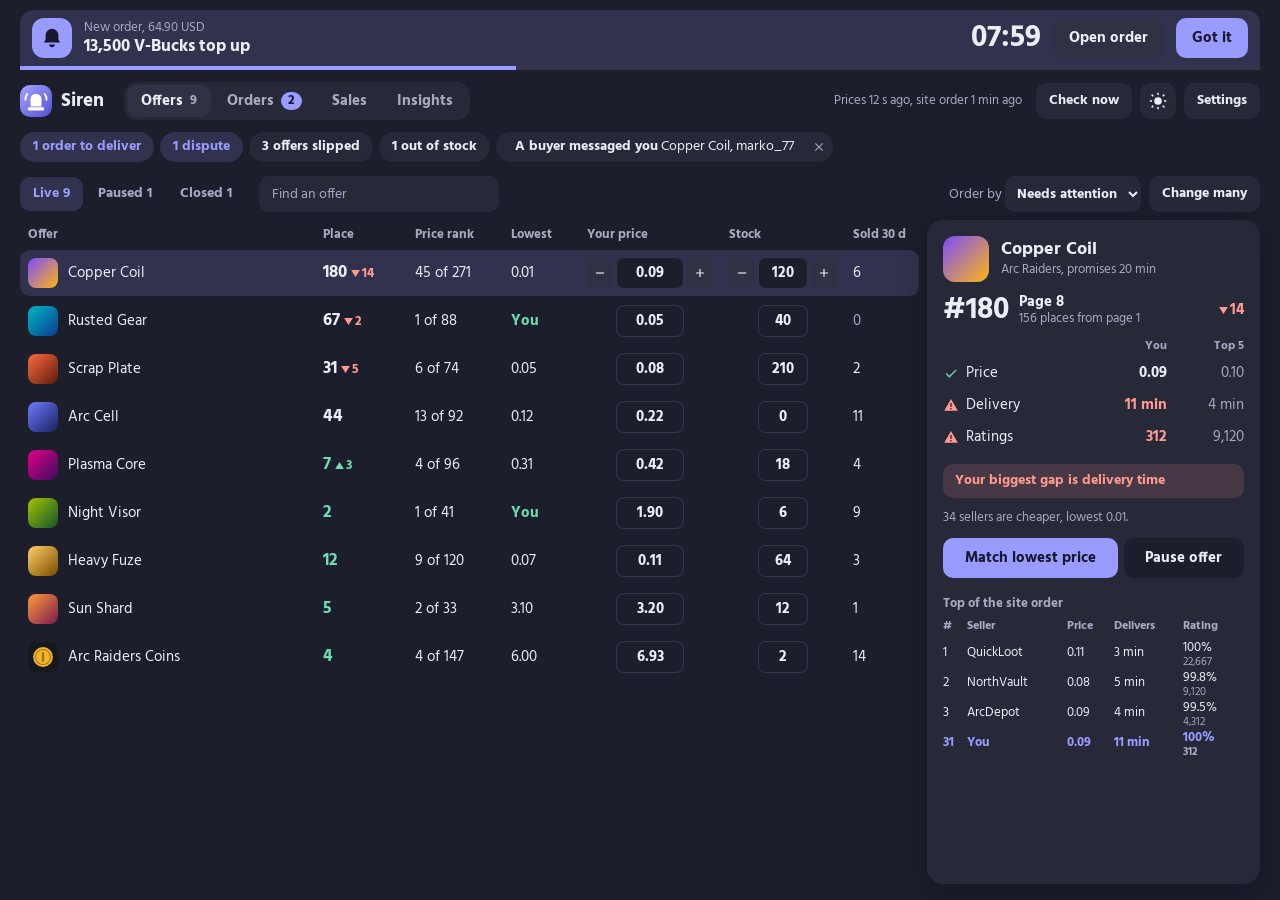
==== desktop/Siren/Web/index.html @ 3acf44f7 "Siren 1.2.0: Windows app with a shop dashboard Replaces the Python alarm with a WPF app in one exe: " ====
<!doctype html>
<html lang="en">
<head>
<meta charset="utf-8">
<meta http-equiv="Content-Security-Policy" content="default-src 'none'; script-src 'self'; style-src 'self'; font-src 'self'; img-src 'self' data: https://assetsdelivery.eldorado.gg">
<title>Siren</title>
<link rel="stylesheet" href="style.css">
</head>
<body data-theme="dark">
<div id="app"></div>
<script src="app.js"></script>
</body>
</html>
---- desktop/Siren/Web/style.css ----
@font-face { font-family: Hind; src: url(fonts/Hind-Regular.ttf); font-weight: 400; }
@font-face { font-family: Hind; src: url(fonts/Hind-Bold.ttf); font-weight: 700; }

* { box-sizing: border-box; margin: 0; }
html, body, #app { height: 100%; }

/* Soft on purpose: this sits beside a game for hours, so it should feel calm and easy to come back to. */
body {
  --edge: 20px;
  --r: 10px;
  --r-big: 16px;
  overflow: hidden;
  background: var(--ground);
  color: var(--ink);
  font: 400 15px/1.4 Hind, "Segoe UI", sans-serif;
  font-variant-numeric: tabular-nums;
  -webkit-font-smoothing: antialiased;
}

body[data-theme=dark] {
  --ground: #1d1e2b; --panel: #272939; --raised: #2f3144; --field: #1d1e2b; --ink: #eceef6; --muted: #a6abc2; --line: #33364a;
  --signal: #9a9bff; --on-signal: #17172e; --tint: rgba(154,155,255,.16); --down: #ff9a8f; --up: #6edbb0; --warm: rgba(255,154,143,.14); --bar: #8583f0; --late: #e2675c;
  --shadow: 0 8px 28px rgba(8,8,20,.28);
  color-scheme: dark;
}
body[data-theme=light] {
  --ground: #f5f4fa; --panel: #fff; --raised: #eeedf7; --field: #f5f4fa; --ink: #25263c; --muted: #5f6279; --line: #e6e5f0;
  --signal: #5a58d6; --on-signal: #fff; --tint: rgba(90,88,214,.11); --down: #c5354e; --up: #14805a; --warm: rgba(197,53,78,.09); --bar: #5a58d6; --late: #c5354e;
  --shadow: 0 8px 28px rgba(60,58,110,.10);
  color-scheme: light;
}

::selection { background: var(--signal); color: var(--on-signal); }
::-webkit-scrollbar { width: 10px; height: 10px; }
::-webkit-scrollbar-track { background: transparent; }
::-webkit-scrollbar-thumb { background: var(--line); border: 2px solid var(--ground); border-radius: 8px; }
::-webkit-scrollbar-thumb:hover { background: var(--muted); }
::-webkit-scrollbar-corner { background: transparent; }

button, input, select { font: inherit; color: inherit; border-radius: var(--r); }
button { cursor: pointer; border: 0; background: none; transition: background-color .15s ease, color .15s ease, transform .12s cubic-bezier(.16,1,.3,1); }
button:disabled { opacity: .45; cursor: default; }
button:active:not(:disabled) { transform: scale(.97); }
:focus-visible { outline: 2px solid var(--signal); outline-offset: 1px; }
tr:focus-visible { outline: 0; }
tr:focus-visible td { background: var(--tint); }

.shell { height: 100%; display: flex; flex-direction: column; min-height: 0; }
.icon { width: 18px; height: 18px; fill: currentColor; display: block; }
.tri { width: 9px; height: 7px; fill: currentColor; margin-right: 2px; }
.none { background: var(--raised); }
.quiet { color: var(--muted); }

.move { font-size: 13px; font-weight: 700; white-space: nowrap; }
.move.down { color: var(--down); }
.move.up { color: var(--up); }

.solid, .line { min-height: 40px; padding: 0 16px; font-weight: 700; white-space: nowrap; }
.solid { background: var(--signal); color: var(--on-signal); }
.solid:hover:not(:disabled) { filter: brightness(1.07); }
.line { background: var(--raised); }
.line:hover:not(:disabled) { background: var(--line); }
aside .line { background: var(--field); }
aside .line:hover:not(:disabled) { background: var(--line); }

.tool { height: 36px; padding: 0 13px; background: var(--panel); font-size: 14px; font-weight: 700; white-space: nowrap; }
.tool:hover, .tool[aria-pressed=true] { background: var(--raised); }
.round { width: 36px; padding: 0; display: grid; place-items: center; }

/* The frame */
.top { flex: none; display: flex; align-items: center; gap: 20px; padding: 12px var(--edge) 8px; min-width: 0; }
.name { display: flex; align-items: center; gap: 9px; font-size: 19px; font-weight: 700; }
.mark { width: 32px; height: 32px; display: grid; place-items: center; background: linear-gradient(135deg, #a5a4ff, #5450d6); border-radius: var(--r); }
.logo { width: 100%; height: 100%; fill: #fff; }
.logo .waves { fill: none; stroke: #fff; stroke-width: 15; stroke-linecap: round; }
.top nav { display: flex; gap: 2px; padding: 3px; background: var(--panel); border-radius: 13px; }
.top nav button { height: 32px; padding: 0 14px; color: var(--muted); font-weight: 700; display: flex; align-items: center; gap: 7px; }
.top nav button:hover { color: var(--ink); }
.top nav [aria-selected=true] { background: var(--raised); color: var(--ink); }
.count { font-size: 13px; color: var(--muted); }
.count.hot { min-width: 21px; padding: 0 6px; background: var(--signal); color: var(--on-signal); text-align: center; border-radius: 11px; }
.end { margin-left: auto; display: flex; align-items: center; gap: 8px; min-width: 0; }
.status { color: var(--muted); font-size: 13px; white-space: nowrap; overflow: hidden; text-overflow: ellipsis; min-width: 0; margin-right: 6px; }
.status.problem { color: var(--down); font-weight: 700; white-space: normal; }

.attention { flex: none; display: flex; flex-wrap: wrap; gap: 6px; padding: 4px var(--edge) 6px; }
.flag { min-height: 30px; padding: 0 13px; display: inline-flex; align-items: center; gap: 6px; background: var(--panel); font-size: 14px; font-weight: 700; border-radius: 15px; max-width: 520px; }
.flag:is(button):hover { background: var(--raised); }
.flag.hot { background: var(--tint); color: var(--signal); }
.flag.hot:is(button):hover { background: var(--tint); filter: brightness(1.15); }
.flag.calm { background: none; padding: 0; color: var(--muted); font-weight: 400; }
.flag.notice { padding-right: 3px; font-weight: 400; }
.flag.notice button:first-child { white-space: nowrap; overflow: hidden; text-overflow: ellipsis; min-width: 0; }
.flag .x { flex: none; width: 24px; height: 24px; display: grid; place-items: center; color: var(--muted); border-radius: 12px; }
.flag .x:hover { color: var(--ink); background: var(--raised); }
.flag .x .icon { width: 14px; height: 14px; }

.bar { flex: none; display: flex; align-items: center; gap: 10px 14px; padding: 8px var(--edge); min-width: 0; }
.seg { display: flex; gap: 2px; flex: none; }
.seg button { height: 34px; padding: 0 13px; color: var(--muted); font-size: 14px; font-weight: 700; white-space: nowrap; }
.seg button:hover { color: var(--ink); }
.seg [aria-selected=true] { background: var(--tint); color: var(--signal); }
.filter { flex: 0 1 240px; min-width: 90px; height: 36px; padding: 0 13px; border: 0; background: var(--panel); font-size: 14px; }
.filter::placeholder { color: var(--muted); }
.sortby { color: var(--muted); font-size: 14px; white-space: nowrap; }
.sortby select { height: 36px; padding: 0 8px; background: var(--panel); color: var(--ink); border: 0; font-weight: 700; }

.work { flex: 1; min-height: 0; display: grid; grid-template-columns: minmax(0, 1fr) clamp(300px, 26vw, 370px); gap: 8px; padding: 0 var(--edge) 16px 0; }
.list { min-width: 0; min-height: 0; display: flex; flex-direction: column; }
.scroll { flex: 1; min-height: 0; overflow: auto; }
.empty { padding: 24px var(--edge); color: var(--muted); }

/* Tables: one soft line per offer, so a whole shop fits on one screen */
table { width: 100%; border-collapse: separate; border-spacing: 0 2px; table-layout: fixed; }
.c-place { width: 92px; } .c-rank { width: 96px; } .c-low { width: 76px; } .c-price { width: 142px; } .c-stock { width: 124px; } .c-sold { width: 74px; }
.c-due { width: 104px; } .c-buyer { width: 150px; } .c-qty { width: 60px; } .c-total { width: 108px; } .c-state { width: 96px; } .c-review { width: 86px; }
thead th { position: sticky; top: 0; z-index: 2; text-align: left; font-size: 13px; font-weight: 700; color: var(--muted); padding: 4px 8px; background: var(--ground); white-space: nowrap; }
tbody tr { cursor: pointer; }
td { padding: 0 8px; height: 46px; white-space: nowrap; overflow: hidden; text-overflow: ellipsis; transition: background-color .15s ease; }
th:first-child { padding-left: calc(var(--edge) + 8px); }
td:first-child { padding-left: 8px; border-radius: var(--r) 0 0 var(--r); }
td:last-child { border-radius: 0 var(--r) var(--r) 0; }
.offers, .orders { margin-left: var(--edge); width: calc(100% - var(--edge)); }
.offers th:first-child, .orders th:first-child { padding-left: 8px; }
tbody tr:hover td { background: var(--panel); }
tr.on td, tr.on:hover td { background: var(--tint); }
td.bad { color: var(--down); font-weight: 700; }
.it { display: flex; gap: 10px; align-items: center; min-width: 0; }
.it b, .orders b { font-weight: 400; overflow: hidden; text-overflow: ellipsis; }
.thumb { flex: none; width: 30px; height: 30px; object-fit: cover; display: block; border-radius: 8px; }
.place small { display: none; }
.gate { display: inline-block; font-size: 17px; font-weight: 700; line-height: 1; transform-origin: 50% 60%; }
.gate.ok { color: var(--up); }
.gate.off { font-size: 14px; font-weight: 400; color: var(--muted); }
.you { color: var(--up); font-weight: 700; }
.plain { color: var(--muted); }
.due { font-size: 17px; font-weight: 700; }
.due.late { color: var(--down); }

/* The edit on the row. Its steps stay out of sight until the row is in use. */
.quick { display: grid; grid-template-columns: 26px minmax(0, 1fr) 26px; gap: 3px; height: 32px; }
.quick button { display: grid; place-items: center; background: var(--raised); border-radius: 8px; }
.quick button:hover { background: var(--line); }
.quick button .icon { width: 14px; height: 14px; }
.quick input { min-width: 0; border: 0; border-radius: 8px; background: var(--field); text-align: center; font-weight: 700; box-shadow: inset 0 0 0 1px var(--line); transition: box-shadow .15s ease; }
.quick input:hover { box-shadow: inset 0 0 0 1px var(--muted); }
.quick input:focus { outline: 0; box-shadow: inset 0 0 0 2px var(--signal); }
.quick.wait input { box-shadow: inset 0 0 0 2px var(--signal); background: var(--tint); }
tbody tr:not(.on):not(:hover):not(:focus-within) .quick button { visibility: hidden; }

/* Side panel */
aside { min-height: 0; overflow: auto; padding: 16px; display: flex; flex-direction: column; gap: 11px; background: var(--panel); border-radius: var(--r-big); box-shadow: var(--shadow); }
.head { display: flex; align-items: center; gap: 12px; min-width: 0; }
.head .thumb { width: 46px; height: 46px; border-radius: 12px; }
.head small { display: block; color: var(--muted); font-size: 13px; }
aside h2 { font-size: 18px; line-height: 1.25; overflow-wrap: anywhere; }
aside h3 { font-size: 13px; font-weight: 700; color: var(--muted); margin-bottom: 2px; }
.rivals { margin-top: 6px; }
.insight { line-height: 1.4; }
aside > * { flex: none; }
.note { padding: 8px 12px; background: var(--tint); color: var(--ink); font-size: 14px; line-height: 1.35; border-radius: var(--r); }
.note:empty { display: none; }
.acts { display: flex; flex-wrap: wrap; gap: 6px; }
.acts button { flex: 1 1 auto; }
.field { display: grid; gap: 3px; font-size: 13px; font-weight: 700; color: var(--muted); }
.field input, .field select { height: 38px; padding: 0 11px; border: 0; background: var(--field); color: var(--ink); font-size: 15px; font-weight: 400; }
.field input::placeholder { color: var(--muted); }
.extend { display: grid; grid-template-columns: 1fr 1fr; gap: 6px; }
.facts { display: grid; grid-template-columns: auto 1fr; gap: 3px 14px; }
.facts dt { color: var(--muted); font-size: 14px; }
.facts dd { margin: 0; font-weight: 700; overflow-wrap: anywhere; }
.where { display: flex; align-items: center; gap: 10px; }
.where b { font-size: 30px; line-height: 1; transform-origin: 50% 60%; }
.where span { font-weight: 700; line-height: 1.2; }
.where small { display: block; font-size: 13px; font-weight: 400; color: var(--muted); }
.where .move { margin-left: auto; font-size: 15px; }
.gaps { table-layout: auto; border-spacing: 0; }
.gaps th { position: static; padding: 0 0 3px 8px; font-size: 12px; background: none; text-align: right; }
.gaps td { height: 32px; padding: 0 0 0 8px; text-align: right; font-weight: 700; border-radius: 0; }
.gaps td:first-child { padding-left: 0; text-align: left; display: flex; align-items: center; gap: 7px; font-weight: 400; }
.gaps td:last-child { color: var(--muted); font-weight: 400; }
.gaps tbody tr { cursor: default; }
.gaps tbody tr:hover td { background: none; }
.gaps .icon { width: 16px; height: 16px; flex: none; }
.gaps .ahead .icon { color: var(--up); }
.gaps .behind .icon, .gaps .behind td:nth-child(2) { color: var(--down); }
.take { padding: 7px 12px; background: var(--warm); color: var(--down); font-size: 14px; font-weight: 700; border-radius: var(--r); }
.take.good { background: var(--tint); color: var(--signal); }
aside .hint { margin: 0; }
.rivals table { table-layout: auto; font-size: 13px; border-spacing: 0; }
.rivals th { position: static; padding: 3px 5px 3px 0; font-size: 12px; background: none; }
.rivals td, .rivals th:first-child { padding: 0 5px 0 0; }
.rivals td { height: 30px; border-radius: 0; }
.rivals tbody tr { cursor: default; }
.rivals tbody tr:hover td { background: none; }
.rivals .who { max-width: 96px; }
.rivals small { display: block; font-size: 11px; line-height: 1; color: var(--muted); }
.rivals .me td { font-weight: 700; color: var(--signal); }

/* Order band */
.band { flex: none; display: flex; align-items: center; gap: 12px; margin: 10px var(--edge) 0; padding: 8px 12px; background: var(--tint); border-radius: 14px 14px 0 0; }
.pic { flex: none; width: 40px; height: 40px; display: grid; place-items: center; background: var(--signal); color: var(--on-signal); border-radius: 12px; }
.pic .icon { width: 22px; height: 22px; }
.what { min-width: 0; flex: 1; }
.what small { display: block; font-size: 13px; color: var(--muted); }
.what b { display: block; font-size: 17px; line-height: 1.2; white-space: nowrap; overflow: hidden; text-overflow: ellipsis; }
.time { font-size: 30px; font-weight: 700; line-height: 1; }
.fuse { flex: none; display: block; width: calc(100% - 2 * var(--edge)); height: 4px; margin: 0 var(--edge); }
.fuse .spent { fill: var(--line); }
.fuse .left { fill: var(--signal); }

/* Sales: one grid, so every card lines up with the ones above it */
.sales { padding: 0 var(--edge) 20px; display: grid; gap: 12px; align-content: start; }
.card { min-width: 0; padding: 14px 16px; background: var(--panel); border-radius: var(--r-big); }
.card > header { display: flex; align-items: baseline; justify-content: space-between; gap: 12px; margin-bottom: 10px; }
.card h3 { font-size: 15px; font-weight: 700; white-space: nowrap; }
.card > header span { color: var(--muted); font-size: 13px; text-align: right; }
.stats { display: grid; grid-template-columns: repeat(4, minmax(0, 1fr)); gap: 12px; }
.stat { min-width: 0; padding: 12px 16px; display: grid; gap: 1px; background: var(--panel); border-radius: var(--r-big); }
.stat span { color: var(--muted); font-size: 13px; }
.stat b { font-size: 26px; line-height: 1.2; }
.stat small { display: flex; align-items: center; color: var(--muted); font-size: 13px; white-space: nowrap; overflow: hidden; text-overflow: ellipsis; }
.stat .rise { color: var(--up); }
.stat .fall { color: var(--down); }
.stat.main { background: var(--tint); }
.duo { display: grid; grid-template-columns: repeat(2, minmax(0, 1fr)); gap: 12px; }
.duo.wide { grid-template-columns: minmax(0, 3fr) minmax(0, 1fr); }
#tip { color: var(--ink); font-weight: 700; }
.plot { position: relative; display: grid; grid-template-columns: 46px minmax(0, 1fr); height: 170px; }
.scale { display: flex; flex-direction: column; justify-content: space-between; font-size: 12px; line-height: 1; color: var(--muted); }
.bars { display: flex; align-items: stretch; gap: 2px; border-bottom: 1px solid var(--line); background: linear-gradient(var(--line), var(--line)) 0 0 / 100% 1px no-repeat, linear-gradient(var(--line), var(--line)) 0 50% / 100% 1px no-repeat; }
.col { flex: 1 1 0; min-width: 0; display: flex; align-items: flex-end; border-radius: 6px 6px 0 0; }
.col i { display: block; width: 100%; max-width: 22px; margin: 0 auto; background: var(--signal); border-radius: 5px 5px 0 0; }
.col:hover { background: var(--tint); }
.axis { display: flex; justify-content: space-between; margin: 5px 0 0 46px; font-size: 12px; color: var(--muted); }
.kinds { display: flex; flex-direction: column; }
.kind { padding: 8px 0; display: grid; gap: 5px; }
.kind > div:first-child { display: flex; justify-content: space-between; gap: 10px; }
.kind b { min-width: 0; font-weight: 700; white-space: nowrap; overflow: hidden; text-overflow: ellipsis; }
.kind span { flex: none; font-weight: 700; }
.kind small { color: var(--muted); font-size: 13px; }
.share { height: 8px; background: var(--raised); border-radius: 4px; overflow: hidden; }
.share i { display: block; height: 100%; background: var(--signal); border-radius: 4px; }
.items table { border-spacing: 0 2px; }
.items th, .items th:first-child { padding: 3px 6px; background: var(--panel); }
.items td { height: 40px; padding: 0 6px; }
.items td:first-child { padding-left: 6px; }
.items .n { text-align: right; }
.items b { font-weight: 400; overflow: hidden; text-overflow: ellipsis; }
.items tbody tr { cursor: default; }
.items tbody tr:not(.link):hover td { background: none; }
.items tbody tr.link { cursor: pointer; }
.items tbody tr.link:hover td { background: var(--raised); }
.i-orders { width: 58px; } .i-amount { width: 76px; } .i-last { width: 72px; } .i-now { width: 104px; }
.pill { display: inline-block; padding: 1px 9px; background: var(--raised); color: var(--muted); font-size: 13px; font-weight: 700; border-radius: 11px; }
.pill.warn { background: var(--warm); color: var(--down); }
/* Insights */
.insights { padding-top: 6px; }
.hours { display: flex; flex-direction: column; }
.hours .plot { flex: 1; min-height: 170px; height: auto; }
.hours .col { flex-direction: column; justify-content: flex-end; align-items: stretch; gap: 2px; }
.hours .col i { flex: none; max-width: none; width: auto; margin: 0 1px; background: var(--bar); }
.hours .col i.late { background: var(--late); border-radius: 5px 5px 0 0; }
.hours .col i.late + i { border-radius: 0; }
.legend { display: flex; flex-wrap: wrap; gap: 14px; margin: 8px 0 0 46px; font-size: 13px; color: var(--muted); }
.legend span { display: inline-flex; align-items: center; gap: 6px; }
.legend i { width: 10px; height: 10px; background: var(--bar); border-radius: 3px; }
.legend i.late { background: var(--late); }
.legend .zone { margin-left: auto; }
.moves { display: flex; flex-direction: column; gap: 2px; }
.move-row { display: grid; grid-template-columns: 58px minmax(0, 1fr) auto; gap: 10px; align-items: start; padding: 9px 0; border-top: 1px solid var(--line); }
.move-row:first-of-type { border-top: 0; padding-top: 2px; }
.move-row .pill { text-align: center; }
.move-row b { font-weight: 700; }
.move-row p { color: var(--muted); font-size: 14px; }
.named { min-width: 0; display: grid; line-height: 1.2; }
.named small { color: var(--muted); font-size: 12px; }
.market-bar { display: flex; align-items: center; justify-content: space-between; gap: 16px; margin-bottom: 6px; }
.market-bar .hint { margin: 0; text-align: right; }
.card > header span .pill { margin-right: 4px; }
.m-sellers { width: 118px; } .m-falls { width: 92px; } .m-low, .m-typical { width: 84px; } .m-yours { width: 104px; }
.p-day { width: 76px; } .p-price { width: 150px; } .p-place { width: 130px; } .p-orders { width: 96px; }
.hint { margin-top: 10px; color: var(--muted); font-size: 13px; }

@media (max-width: 1240px) {
  .duo { grid-template-columns: minmax(0, 1fr); }
  .duo.wide { grid-template-columns: minmax(0, 2fr) minmax(0, 1fr); }
  .c-rank, .offers th:nth-child(3), .offers td:nth-child(3) { display: none; }
  .status { display: none; }
}
@media (max-width: 1000px) {
  .duo.wide { grid-template-columns: minmax(0, 1fr); }
  .stats { grid-template-columns: repeat(2, minmax(0, 1fr)); }
  .c-sold, .offers th:nth-child(7), .offers td:nth-child(7) { display: none; }
  .sortby { display: none; }
}
@media (prefers-reduced-motion: reduce) {
  * { transition: none !important; }
}
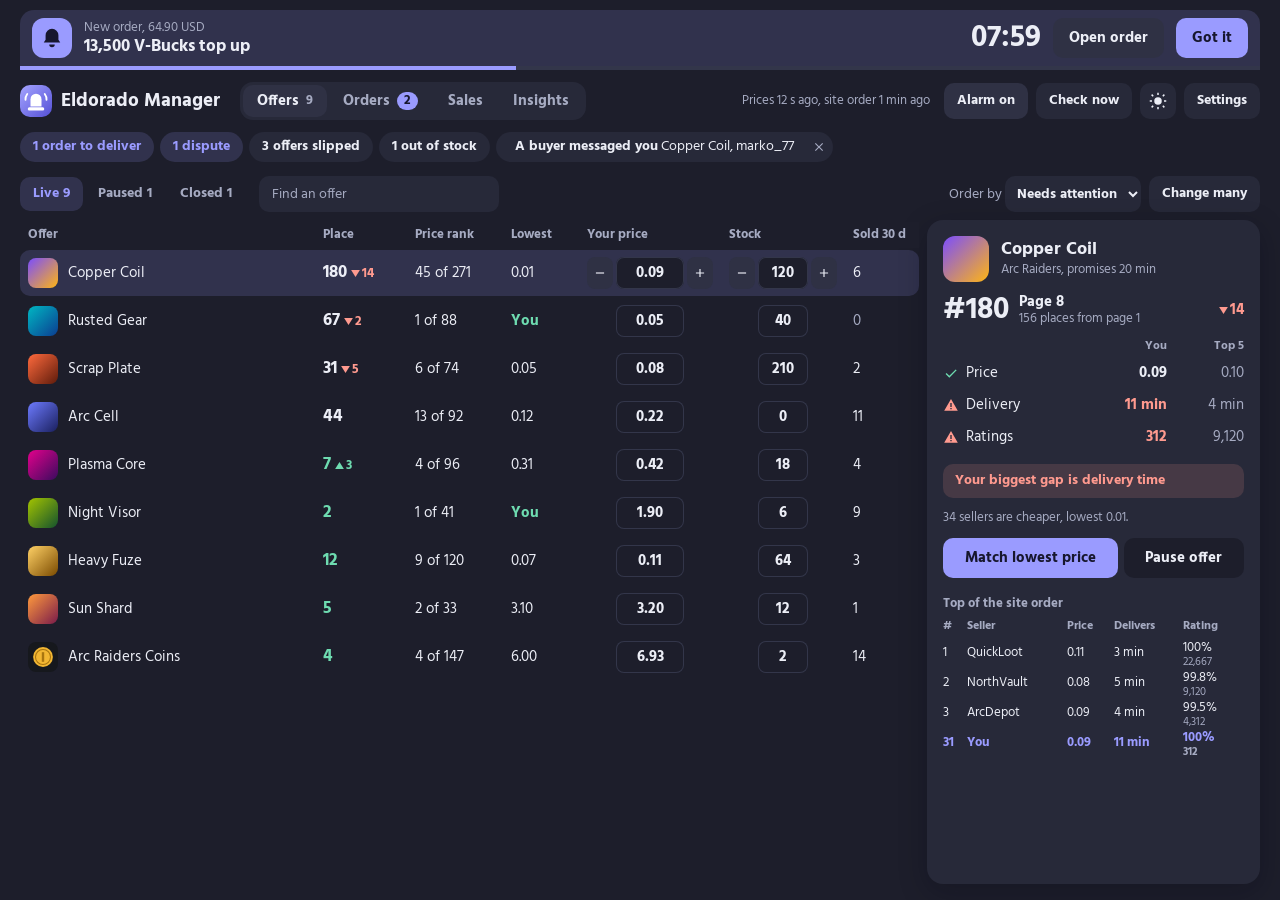
==== commit bb50ac94: "Eldorado Manager 1.3.0: alarm switch, reopen closed offers, sales-based market prices - Rename the W" ====
--- a/desktop/Siren/Web/index.html
+++ b/desktop/Siren/Web/index.html
@@ -3,7 +3,7 @@
 <head>
 <meta charset="utf-8">
 <meta http-equiv="Content-Security-Policy" content="default-src 'none'; script-src 'self'; style-src 'self'; font-src 'self'; img-src 'self' data: https://assetsdelivery.eldorado.gg">
-<title>Siren</title>
+<title>Eldorado Manager</title>
 <link rel="stylesheet" href="style.css">
 </head>
 <body data-theme="dark">
--- a/desktop/Siren/Web/style.css
+++ b/desktop/Siren/Web/style.css
@@ -65,6 +65,7 @@
 
 .tool { height: 36px; padding: 0 13px; background: var(--panel); font-size: 14px; font-weight: 700; white-space: nowrap; }
 .tool:hover, .tool[aria-pressed=true] { background: var(--raised); }
+.tool.off { color: var(--muted); }
 .round { width: 36px; padding: 0; display: grid; place-items: center; }
 
 /* The frame */
@@ -278,7 +279,11 @@
 .market-bar { display: flex; align-items: center; justify-content: space-between; gap: 16px; margin-bottom: 6px; }
 .market-bar .hint { margin: 0; text-align: right; }
 .card > header span .pill { margin-right: 4px; }
-.m-sellers { width: 118px; } .m-falls { width: 92px; } .m-low, .m-typical { width: 84px; } .m-yours { width: 104px; }
+.m-sellers { width: 118px; } .m-falls { width: 92px; } .m-low, .m-sold { width: 96px; } .m-top { width: 150px; } .m-yours { width: 104px; }
+.seller { display: inline-grid; justify-items: end; max-width: 100%; padding: 2px 6px; border: 0; border-radius: 8px; background: none; color: inherit; font: inherit; line-height: 1.2; cursor: pointer; }
+.seller:hover { background: var(--raised); }
+.seller small { max-width: 136px; overflow: hidden; text-overflow: ellipsis; white-space: nowrap; color: var(--muted); font-size: 12px; text-decoration: underline; }
+.above { color: var(--down); font-weight: 700; }
 .p-day { width: 76px; } .p-price { width: 150px; } .p-place { width: 130px; } .p-orders { width: 96px; }
 .hint { margin-top: 10px; color: var(--muted); font-size: 13px; }
 
